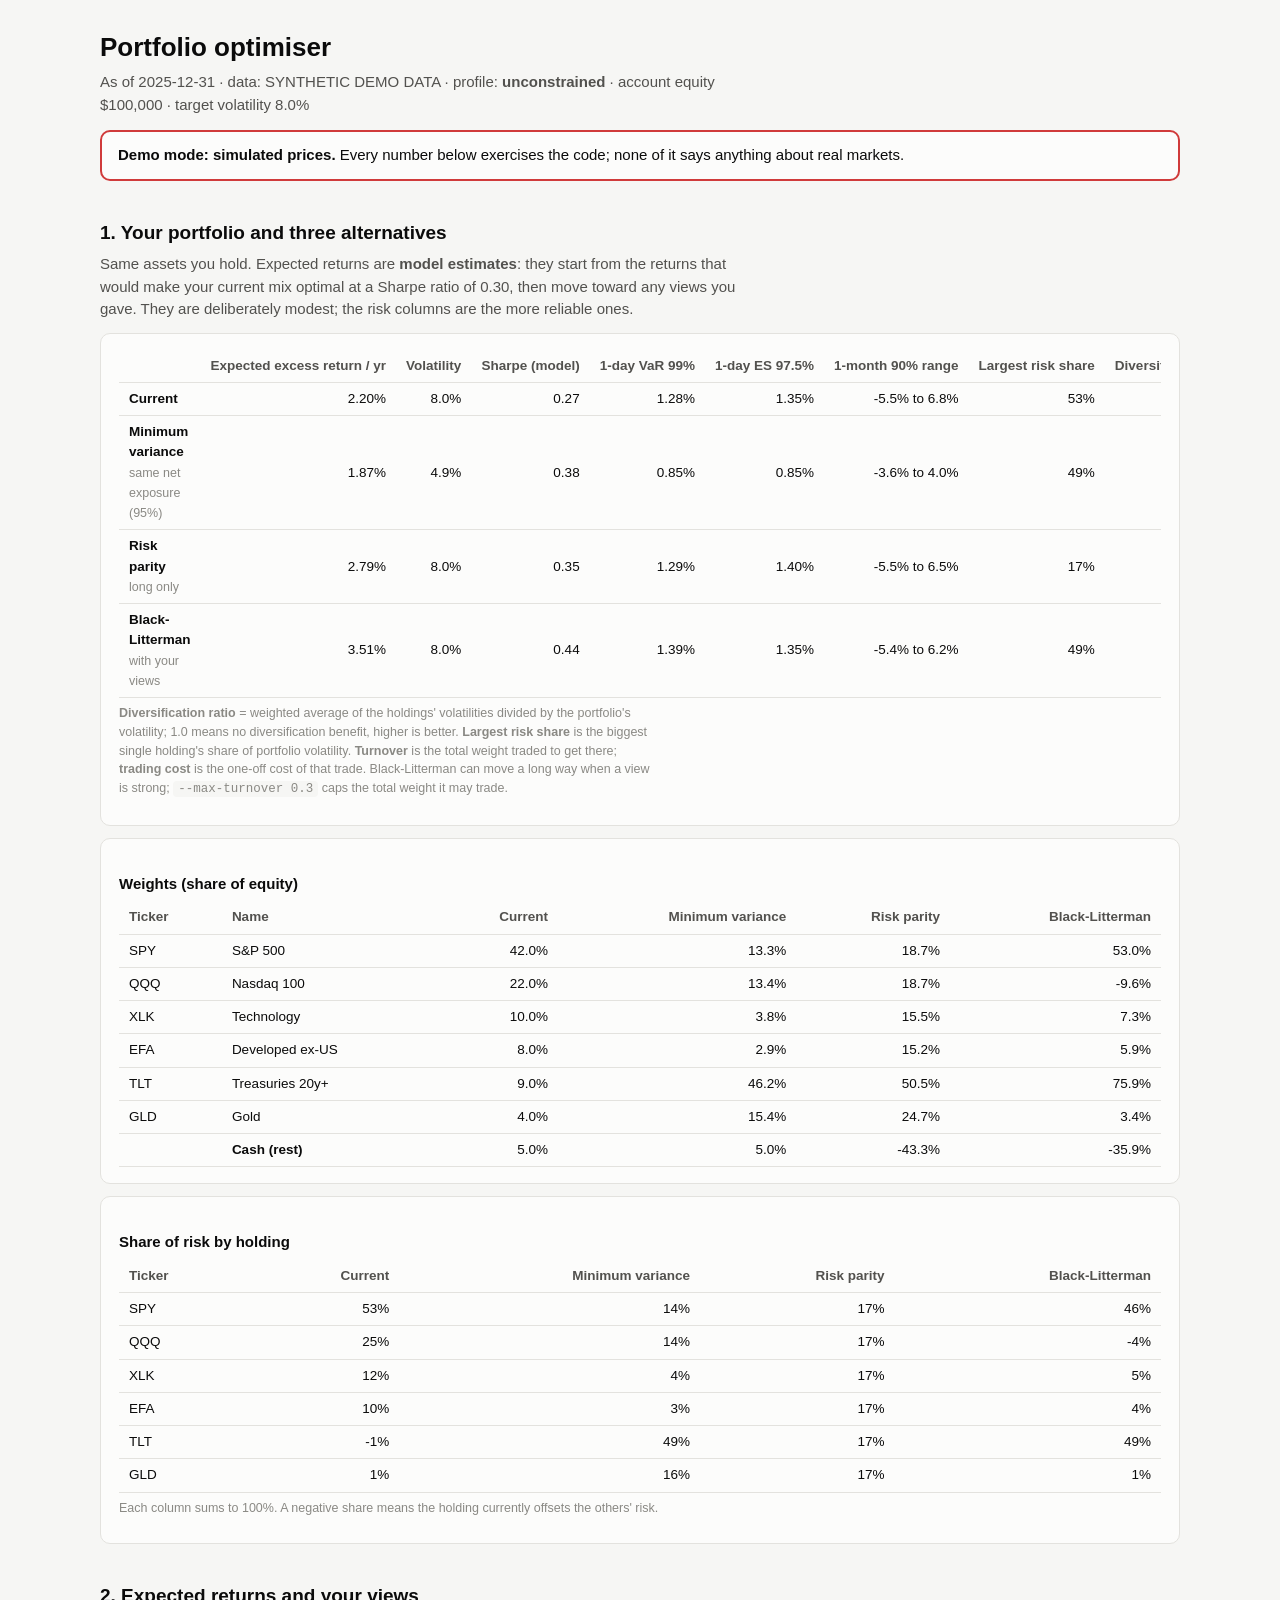
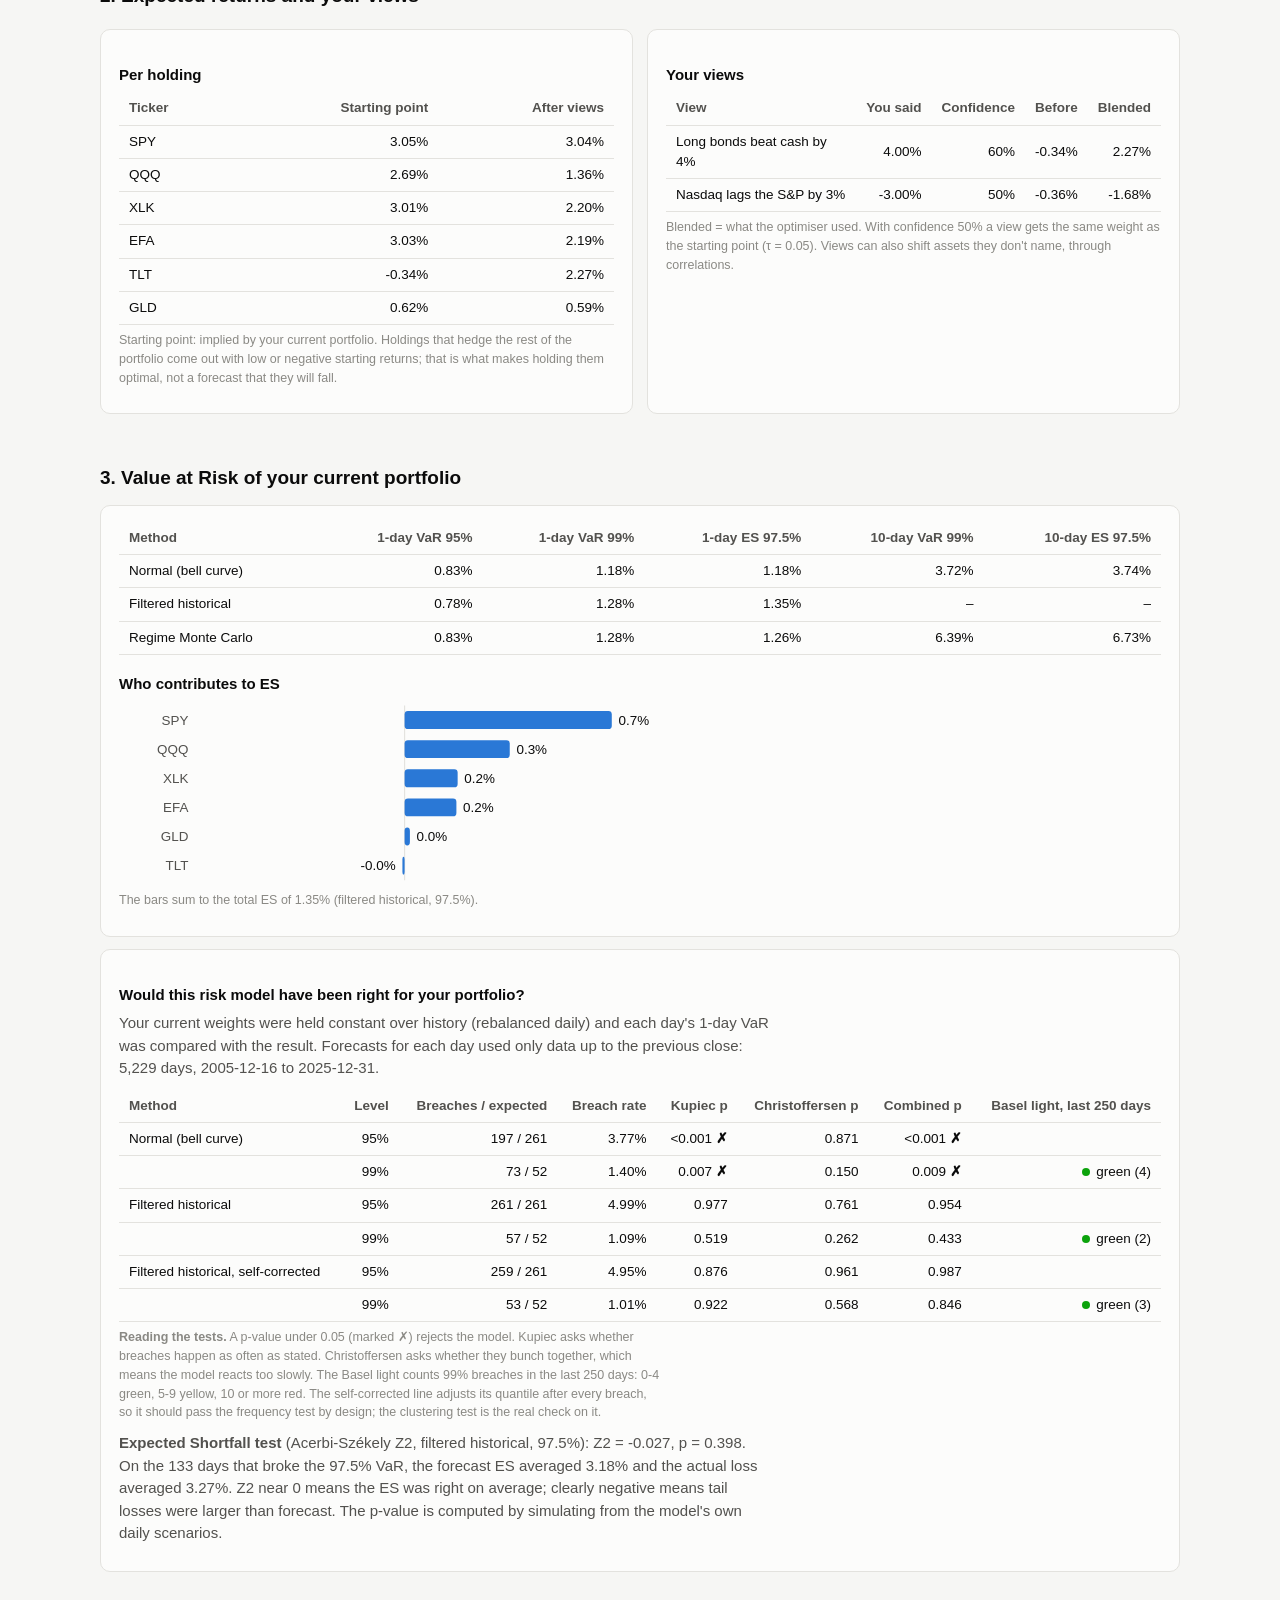
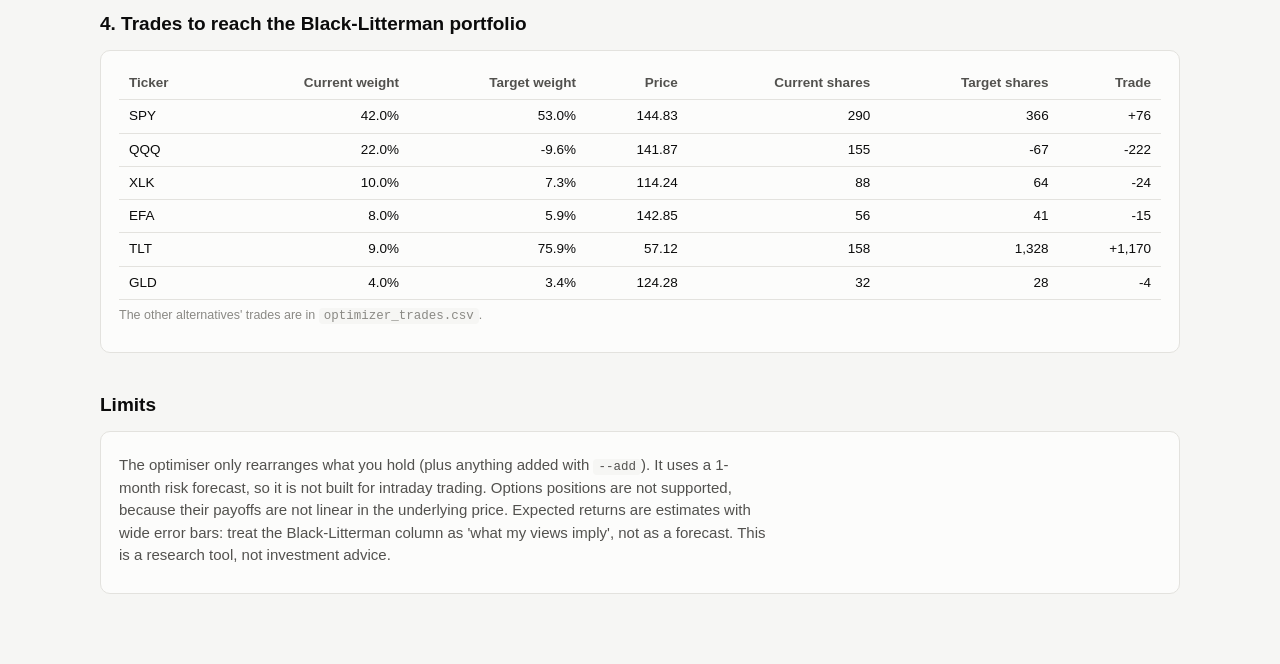
==== podengine/docs/example_optimizer_demo.html @ 02d0f56a "Add files via upload" ====
<!DOCTYPE html><html lang=en><head><meta charset=utf-8><meta name=viewport content='width=device-width,initial-scale=1'><title>Portfolio optimiser 2025-12-31</title><style>
:root{color-scheme:light;--bg:#f6f6f4;--surface:#fcfcfb;--line:#e3e2de;--text:#0b0b0b;--text2:#52514e;--muted:#8a8984;
--s1:#2a78d6;--s2:#eb6834;--s3:#1baf7a;--s4:#eda100;--s5:#e87ba4;--band1:#cde2fb;--band2:#9ec5f4;
--good:#0ca30c;--warn:#fab219;--crit:#d03b3b}
@media (prefers-color-scheme:dark){:root{color-scheme:dark;--bg:#111110;--surface:#1a1a19;--line:#32322f;--text:#f0efec;
--text2:#c3c2b7;--muted:#8a8984;--s1:#3987e5;--s2:#d95926;--s3:#199e70;--s4:#c98500;--s5:#d55181;--band1:#184f95;--band2:#1c5cab}}
*{box-sizing:border-box}body{margin:0;background:var(--bg);color:var(--text);font:15px/1.5 -apple-system,BlinkMacSystemFont,"Segoe UI",Roboto,Helvetica,Arial,sans-serif}
main{max-width:1120px;margin:0 auto;padding:28px 20px 60px}
h1{font-size:26px;margin:0 0 4px}h2{font-size:19px;margin:38px 0 6px}h3{font-size:15px;margin:18px 0 6px}
p{margin:6px 0 10px;color:var(--text2);max-width:78ch}.sub{color:var(--text2);margin:0 0 14px}
.card{background:var(--surface);border:1px solid var(--line);border-radius:10px;padding:16px 18px;margin:12px 0}
.banner{background:var(--surface);border:2px solid var(--crit);border-radius:10px;padding:12px 16px;margin:14px 0;color:var(--text)}
.tiles{display:grid;grid-template-columns:repeat(auto-fit,minmax(165px,1fr));gap:10px;margin:12px 0}
.tile{background:var(--surface);border:1px solid var(--line);border-radius:10px;padding:12px 14px}
.tile .k{font-size:12px;color:var(--text2)}.tile .v{font-size:22px;font-weight:600;margin-top:2px}.tile .n{font-size:12px;color:var(--muted);margin-top:2px}
.scroll{overflow-x:auto}table{border-collapse:collapse;width:100%;font-size:13.5px}
th,td{padding:6px 10px;border-bottom:1px solid var(--line);text-align:right;white-space:nowrap}
th{color:var(--text2);font-weight:600}th:first-child,td:first-child{text-align:left}td.l,th.l{text-align:left;white-space:normal}
.grid2{display:grid;grid-template-columns:repeat(auto-fit,minmax(420px,1fr));gap:14px}
.chart{position:relative;width:100%}.chart svg{display:block;width:100%;height:auto}
.legend{display:flex;flex-wrap:wrap;gap:14px;font-size:12.5px;color:var(--text2);margin:2px 0 6px}
.legend i{display:inline-block;width:14px;height:3px;border-radius:2px;margin-right:6px;vertical-align:middle}
.tip{position:absolute;pointer-events:none;background:var(--surface);border:1px solid var(--line);border-radius:8px;padding:6px 9px;font-size:12px;
box-shadow:0 2px 10px rgba(0,0,0,.12);display:none;white-space:nowrap;z-index:5}
.pill{display:inline-block;border:1px solid var(--line);border-radius:999px;padding:1px 9px;font-size:12px;color:var(--text2)}
.dot{display:inline-block;width:8px;height:8px;border-radius:50%;margin-right:6px}
small,.small{font-size:12.5px;color:var(--muted)}code{font-size:12.5px;background:var(--bg);padding:1px 5px;border-radius:4px}
</style></head><body><main><h1>Portfolio optimiser</h1><p class=sub>As of 2025-12-31 · data: SYNTHETIC DEMO DATA · profile: <b>unconstrained</b> · account equity $100,000 · target volatility 8.0%</p><div class=banner><b>Demo mode: simulated prices.</b> Every number below exercises the code; none of it says anything about real markets.</div><h2>1. Your portfolio and three alternatives</h2><p>Same assets you hold. Expected returns are <b>model estimates</b>: they start from the returns that would make your current mix optimal at a Sharpe ratio of 0.30, then move toward any views you gave. They are deliberately modest; the risk columns are the more reliable ones.</p><div class=card><div class=scroll><table><thead><tr><th class=l></th><th>Expected excess return / yr</th><th>Volatility</th><th>Sharpe (model)</th><th>1-day VaR 99%</th><th>1-day ES 97.5%</th><th>1-month 90% range</th><th>Largest risk share</th><th>Diversification ratio</th><th>Gross</th><th>Net</th><th>Turnover</th><th>Trading cost</th></tr></thead><tbody><tr><td class=l><b>Current</b></td><td>2.20%</td><td>8.0%</td><td>0.27</td><td>1.28%</td><td>1.35%</td><td>-5.5% to 6.8%</td><td>53%</td><td>1.33</td><td>0.95x</td><td>+0.95x</td><td>0%</td><td>0.00%</td></tr><tr><td class=l><b>Minimum variance</b><br><span class=small>same net exposure (95%)</span></td><td>1.87%</td><td>4.9%</td><td>0.38</td><td>0.85%</td><td>0.85%</td><td>-3.6% to 4.0%</td><td>49%</td><td>1.93</td><td>0.95x</td><td>+0.95x</td><td>97%</td><td>0.03%</td></tr><tr><td class=l><b>Risk parity</b><br><span class=small>long only</span></td><td>2.79%</td><td>8.0%</td><td>0.35</td><td>1.29%</td><td>1.40%</td><td>-5.5% to 6.5%</td><td>17%</td><td>1.91</td><td>1.43x</td><td>+1.43x</td><td>101%</td><td>0.03%</td></tr><tr><td class=l><b>Black-Litterman</b><br><span class=small>with your views</span></td><td>3.51%</td><td>8.0%</td><td>0.44</td><td>1.39%</td><td>1.35%</td><td>-5.4% to 6.2%</td><td>49%</td><td>1.91</td><td>1.55x</td><td>+1.36x</td><td>115%</td><td>0.03%</td></tr></tbody></table></div><p class=small><b>Diversification ratio</b> = weighted average of the holdings' volatilities divided by the portfolio's volatility; 1.0 means no diversification benefit, higher is better. <b>Largest risk share</b> is the biggest single holding's share of portfolio volatility. <b>Turnover</b> is the total weight traded to get there; <b>trading cost</b> is the one-off cost of that trade. Black-Litterman can move a long way when a view is strong; <code>--max-turnover 0.3</code> caps the total weight it may trade.</p></div><div class=card><h3>Weights (share of equity)</h3><div class=scroll><table><thead><tr><th>Ticker</th><th class=l>Name</th><th>Current</th><th>Minimum variance</th><th>Risk parity</th><th>Black-Litterman</th></tr></thead><tbody><tr><td>SPY</td><td class=l>S&amp;P 500</td><td>42.0%</td><td>13.3%</td><td>18.7%</td><td>53.0%</td></tr><tr><td>QQQ</td><td class=l>Nasdaq 100</td><td>22.0%</td><td>13.4%</td><td>18.7%</td><td>-9.6%</td></tr><tr><td>XLK</td><td class=l>Technology</td><td>10.0%</td><td>3.8%</td><td>15.5%</td><td>7.3%</td></tr><tr><td>EFA</td><td class=l>Developed ex-US</td><td>8.0%</td><td>2.9%</td><td>15.2%</td><td>5.9%</td></tr><tr><td>TLT</td><td class=l>Treasuries 20y+</td><td>9.0%</td><td>46.2%</td><td>50.5%</td><td>75.9%</td></tr><tr><td>GLD</td><td class=l>Gold</td><td>4.0%</td><td>15.4%</td><td>24.7%</td><td>3.4%</td></tr><tr><td></td><td class=l><b>Cash (rest)</b></td><td>5.0%</td><td>5.0%</td><td>-43.3%</td><td>-35.9%</td></tr></tbody></table></div></div><div class=card><h3>Share of risk by holding</h3><div class=scroll><table><thead><tr><th>Ticker</th><th>Current</th><th>Minimum variance</th><th>Risk parity</th><th>Black-Litterman</th></tr></thead><tbody><tr><td>SPY</td><td>53%</td><td>14%</td><td>17%</td><td>46%</td></tr><tr><td>QQQ</td><td>25%</td><td>14%</td><td>17%</td><td>-4%</td></tr><tr><td>XLK</td><td>12%</td><td>4%</td><td>17%</td><td>5%</td></tr><tr><td>EFA</td><td>10%</td><td>3%</td><td>17%</td><td>4%</td></tr><tr><td>TLT</td><td>-1%</td><td>49%</td><td>17%</td><td>49%</td></tr><tr><td>GLD</td><td>1%</td><td>16%</td><td>17%</td><td>1%</td></tr></tbody></table></div><p class=small>Each column sums to 100%. A negative share means the holding currently offsets the others' risk.</p></div><h2>2. Expected returns and your views</h2><div class=grid2><div class=card><h3>Per holding</h3><div class=scroll><table><thead><tr><th>Ticker</th><th>Starting point</th><th>After views</th></tr></thead><tbody><tr><td>SPY</td><td>3.05%</td><td>3.04%</td></tr><tr><td>QQQ</td><td>2.69%</td><td>1.36%</td></tr><tr><td>XLK</td><td>3.01%</td><td>2.20%</td></tr><tr><td>EFA</td><td>3.03%</td><td>2.19%</td></tr><tr><td>TLT</td><td>-0.34%</td><td>2.27%</td></tr><tr><td>GLD</td><td>0.62%</td><td>0.59%</td></tr></tbody></table></div><p class=small>Starting point: implied by your current portfolio. Holdings that hedge the rest of the portfolio come out with low or negative starting returns; that is what makes holding them optimal, not a forecast that they will fall.</p></div><div class=card><h3>Your views</h3><div class=scroll><table><thead><tr><th class=l>View</th><th>You said</th><th>Confidence</th><th>Before</th><th>Blended</th></tr></thead><tbody><tr><td class=l>Long bonds beat cash by 4%</td><td>4.00%</td><td>60%</td><td>-0.34%</td><td>2.27%</td></tr><tr><td class=l>Nasdaq lags the S&amp;P by 3%</td><td>-3.00%</td><td>50%</td><td>-0.36%</td><td>-1.68%</td></tr></tbody></table></div><p class=small>Blended = what the optimiser used. With confidence 50% a view gets the same weight as the starting point (τ = 0.05). Views can also shift assets they don't name, through correlations.</p></div></div><h2>3. Value at Risk of your current portfolio</h2><div class=card><div class=scroll><table><thead><tr><th>Method</th><th>1-day VaR 95%</th><th>1-day VaR 99%</th><th>1-day ES 97.5%</th><th>10-day VaR 99%</th><th>10-day ES 97.5%</th></tr></thead><tbody><tr><td>Normal (bell curve)</td><td>0.83%</td><td>1.18%</td><td>1.18%</td><td>3.72%</td><td>3.74%</td></tr><tr><td>Filtered historical</td><td>0.78%</td><td>1.28%</td><td>1.35%</td><td>–</td><td>–</td></tr><tr><td>Regime Monte Carlo</td><td>0.83%</td><td>1.28%</td><td>1.26%</td><td>6.39%</td><td>6.73%</td></tr></tbody></table></div><h3>Who contributes to ES</h3><div class=chart id=c_oces></div><p class=small>The bars sum to the total ES of 1.35% (filtered historical, 97.5%).</p></div><div class=card><h3>Would this risk model have been right for your portfolio?</h3><p>Your current weights were held constant over history (rebalanced daily) and each day's 1-day VaR was compared with the result. Forecasts for each day used only data up to the previous close: 5,229 days, 2005-12-16 to 2025-12-31.</p><div class=scroll><table><thead><tr><th>Method</th><th>Level</th><th>Breaches / expected</th><th>Breach rate</th><th>Kupiec p</th><th>Christoffersen p</th><th>Combined p</th><th>Basel light, last 250 days</th></tr></thead><tbody><tr><td>Normal (bell curve)</td><td>95%</td><td>197 / 261</td><td>3.77%</td><td><0.001 <b>✗</b></td><td>0.871</td><td><0.001 <b>✗</b></td><td></td></tr><tr><td></td><td>99%</td><td>73 / 52</td><td>1.40%</td><td>0.007 <b>✗</b></td><td>0.150</td><td>0.009 <b>✗</b></td><td><span class=dot style='background:var(--good)'></span>green (4)</td></tr><tr><td>Filtered historical</td><td>95%</td><td>261 / 261</td><td>4.99%</td><td>0.977</td><td>0.761</td><td>0.954</td><td></td></tr><tr><td></td><td>99%</td><td>57 / 52</td><td>1.09%</td><td>0.519</td><td>0.262</td><td>0.433</td><td><span class=dot style='background:var(--good)'></span>green (2)</td></tr><tr><td>Filtered historical, self-corrected</td><td>95%</td><td>259 / 261</td><td>4.95%</td><td>0.876</td><td>0.961</td><td>0.987</td><td></td></tr><tr><td></td><td>99%</td><td>53 / 52</td><td>1.01%</td><td>0.922</td><td>0.568</td><td>0.846</td><td><span class=dot style='background:var(--good)'></span>green (3)</td></tr></tbody></table></div><p class=small><b>Reading the tests.</b> A p-value under 0.05 (marked ✗) rejects the model. Kupiec asks whether breaches happen as often as stated. Christoffersen asks whether they bunch together, which means the model reacts too slowly. The Basel light counts 99% breaches in the last 250 days: 0-4 green, 5-9 yellow, 10 or more red. The self-corrected line adjusts its quantile after every breach, so it should pass the frequency test by design; the clustering test is the real check on it.</p><p><b>Expected Shortfall test</b> (Acerbi-Székely Z2, filtered historical, 97.5%): Z2 = -0.027, p = 0.398. On the 133 days that broke the 97.5% VaR, the forecast ES averaged 3.18% and the actual loss averaged 3.27%. Z2 near 0 means the ES was right on average; clearly negative means tail losses were larger than forecast. The p-value is computed by simulating from the model's own daily scenarios.</p></div><h2>4. Trades to reach the Black-Litterman portfolio</h2><div class=card><div class=scroll><table><thead><tr><th>Ticker</th><th>Current weight</th><th>Target weight</th><th>Price</th><th>Current shares</th><th>Target shares</th><th>Trade</th></tr></thead><tbody><tr><td>SPY</td><td>42.0%</td><td>53.0%</td><td>144.83</td><td>290</td><td>366</td><td>+76</td></tr><tr><td>QQQ</td><td>22.0%</td><td>-9.6%</td><td>141.87</td><td>155</td><td>-67</td><td>-222</td></tr><tr><td>XLK</td><td>10.0%</td><td>7.3%</td><td>114.24</td><td>88</td><td>64</td><td>-24</td></tr><tr><td>EFA</td><td>8.0%</td><td>5.9%</td><td>142.85</td><td>56</td><td>41</td><td>-15</td></tr><tr><td>TLT</td><td>9.0%</td><td>75.9%</td><td>57.12</td><td>158</td><td>1,328</td><td>+1,170</td></tr><tr><td>GLD</td><td>4.0%</td><td>3.4%</td><td>124.28</td><td>32</td><td>28</td><td>-4</td></tr></tbody></table></div><p class=small>The other alternatives' trades are in <code>optimizer_trades.csv</code>.</p></div><h2>Limits</h2><div class=card><p>The optimiser only rearranges what you hold (plus anything added with <code>--add</code>). It uses a 1-month risk forecast, so it is not built for intraday trading. Options positions are not supported, because their payoffs are not linear in the underlying price. Expected returns are estimates with wide error bars: treat the Black-Litterman column as 'what my views imply', not as a forecast. This is a research tool, not investment advice.</p></div></main><script>
const NS='http://www.w3.org/2000/svg';
function el(t,a,p){const e=document.createElementNS(NS,t);for(const k in a)e.setAttribute(k,a[k]);if(p)p.appendChild(e);return e}
function fmt(v,f){if(v==null||isNaN(v))return '–';if(f==='pct')return (v*100).toFixed(1)+'%';if(f==='mult')return v.toFixed(2)+'x';return v.toFixed(2)}
function ticks(lo,hi,n){const st=Math.pow(10,Math.floor(Math.log10((hi-lo)/n)));const e=(hi-lo)/n/st;const s=st*(e>5?10:e>2?5:e>1?2:1);const o=[];for(let v=Math.ceil(lo/s)*s;v<=hi+1e-9;v+=s)o.push(v);return o}
function lineChart(id,d){const box=document.getElementById(id);if(!box)return;const W=1000,H=d.h||340,m={l:56,r:d.labels===false?16:120,t:10,b:26};
 const svg=el('svg',{viewBox:`0 0 ${W} ${H}`,role:'img'},box);const n=d.x.length;const tr=v=>d.log?Math.log(v):v;
 let lo=Infinity,hi=-Infinity;const all=[...d.series];if(d.bands)d.bands.forEach(b=>{all.push({y:b.lo});all.push({y:b.hi})});
 all.forEach(s=>s.y.forEach(v=>{if(v!=null&&isFinite(v)){lo=Math.min(lo,tr(v));hi=Math.max(hi,tr(v))}}));const pad=(hi-lo)*0.05||1;lo-=pad;hi+=pad;
 const X=i=>m.l+(W-m.l-m.r)*i/(n-1),Y=v=>m.t+(H-m.t-m.b)*(1-(tr(v)-lo)/(hi-lo));
 let tk=d.log?[0.25,0.5,1,2,4,8,16,32,64,128].filter(v=>Math.log(v)>=lo&&Math.log(v)<=hi):ticks(lo,hi,5);
 tk.forEach(v=>{el('line',{x1:m.l,x2:W-m.r,y1:Y(v),y2:Y(v),stroke:'var(--line)','stroke-width':1},svg);
  const t=el('text',{x:m.l-8,y:Y(v)+4,'text-anchor':'end','font-size':12,fill:'var(--muted)'},svg);t.textContent=fmt(v,d.fmt)});
 const step=Math.max(1,Math.floor(n/6));for(let i=0;i<n;i+=step){const t=el('text',{x:X(i),y:H-6,'text-anchor':'middle','font-size':12,fill:'var(--muted)'},svg);t.textContent=d.xshort?d.xshort[i]:d.x[i]}
 if(d.bands)d.bands.forEach(b=>{let p='';b.hi.forEach((v,i)=>p+=(i?'L':'M')+X(i)+' '+Y(v));for(let i=n-1;i>=0;i--)p+='L'+X(i)+' '+Y(b.lo[i]);el('path',{d:p+'Z',fill:b.color,opacity:.75},svg)});
 const ends=[];d.series.forEach(s=>{let p='',pen=false;s.y.forEach((v,i)=>{if(v==null||!isFinite(v)){pen=false;return}p+=(pen?'L':'M')+X(i).toFixed(1)+' '+Y(v).toFixed(1);pen=true});
  el('path',{d:p,fill:'none',stroke:s.color,'stroke-width':2,'stroke-linejoin':'round'},svg);let j=n-1;while(j>0&&(s.y[j]==null))j--;ends.push({name:s.name,y:Y(s.y[j]),color:s.color})});
 if(d.labels!==false&&d.series.length<=5){ends.sort((a,b)=>a.y-b.y);for(let i=1;i<ends.length;i++)if(ends[i].y-ends[i-1].y<15)ends[i].y=ends[i-1].y+15;
  ends.forEach(e=>{el('circle',{cx:W-m.r+7,cy:e.y,r:4,fill:e.color},svg);const t=el('text',{x:W-m.r+15,y:e.y+4,'font-size':12,fill:'var(--text2)'},svg);t.textContent=e.name})}
 const cross=el('line',{y1:m.t,y2:H-m.b,stroke:'var(--muted)','stroke-width':1,visibility:'hidden'},svg);const tip=document.createElement('div');tip.className='tip';box.appendChild(tip);
 svg.addEventListener('mousemove',ev=>{const r=svg.getBoundingClientRect();const px=(ev.clientX-r.left)/r.width*W;let i=Math.round((px-m.l)/(W-m.l-m.r)*(n-1));i=Math.max(0,Math.min(n-1,i));
  cross.setAttribute('x1',X(i));cross.setAttribute('x2',X(i));cross.setAttribute('visibility','visible');
  let h='<b>'+d.x[i]+'</b>';d.series.forEach(s=>{h+='<br><span class="dot" style="background:'+s.color+'"></span>'+s.name+': '+fmt(s.y[i],d.fmt)});
  if(d.bands)d.bands.forEach(b=>{h+='<br>'+b.name+': '+fmt(b.lo[i],d.fmt)+' to '+fmt(b.hi[i],d.fmt)});
  tip.innerHTML=h;tip.style.display='block';const left=(X(i)/W*r.width);tip.style.left=(left>r.width*0.6?left-tip.offsetWidth-12:left+12)+'px';tip.style.top='10px'});
 svg.addEventListener('mouseleave',()=>{cross.setAttribute('visibility','hidden');tip.style.display='none'})}
function barChart(id,d){const box=document.getElementById(id);if(!box)return;const W=500,rh=26,m={l:d.left||130,r:60,t:4,b:4},H=m.t+m.b+rh*d.labels.length;
 const svg=el('svg',{viewBox:`0 0 ${W} ${H}`,role:'img',style:'max-width:560px'},box);const mx=Math.max(...d.values.map(Math.abs),1e-9),neg=Math.min(...d.values)<0;
 const x0=neg?m.l+(W-m.l-m.r)/2:m.l,sc=(neg?(W-m.l-m.r)/2:(W-m.l-m.r))/mx;el('line',{x1:x0,x2:x0,y1:m.t,y2:H-m.b,stroke:'var(--line)'},svg);
 const tip=document.createElement('div');tip.className='tip';box.appendChild(tip);
 d.labels.forEach((lb,i)=>{const v=d.values[i],y=m.t+i*rh,w=Math.abs(v)*sc;const t=el('text',{x:m.l-8,y:y+rh/2+4,'text-anchor':'end','font-size':12,fill:'var(--text2)'},svg);t.textContent=lb;
  const b=el('rect',{x:v<0?x0-w:x0,y:y+5,width:Math.max(w,1),height:rh-10,rx:3,fill:d.color||'var(--s1)'},svg);
  const tv=el('text',{x:v<0?x0-w-6:x0+w+6,y:y+rh/2+4,'text-anchor':v<0?'end':'start','font-size':12,fill:'var(--text)'},svg);tv.textContent=fmt(v,d.fmt);
  const hit=el('rect',{x:0,y:y,width:W,height:rh,fill:'transparent'},svg);hit.addEventListener('mousemove',()=>{tip.innerHTML='<b>'+lb+'</b>: '+fmt(v,d.fmt);tip.style.display='block';tip.style.left='40%';tip.style.top=(y/H*100)+'%'});
  hit.addEventListener('mouseleave',()=>tip.style.display='none')})}

barChart("c_oces",{"labels": ["SPY", "QQQ", "XLK", "EFA", "GLD", "TLT"], "values": [0.00664, 0.00337, 0.0017, 0.00166, 0.00017, -7e-05], "fmt": "pct", "left": 70});</script></body></html>
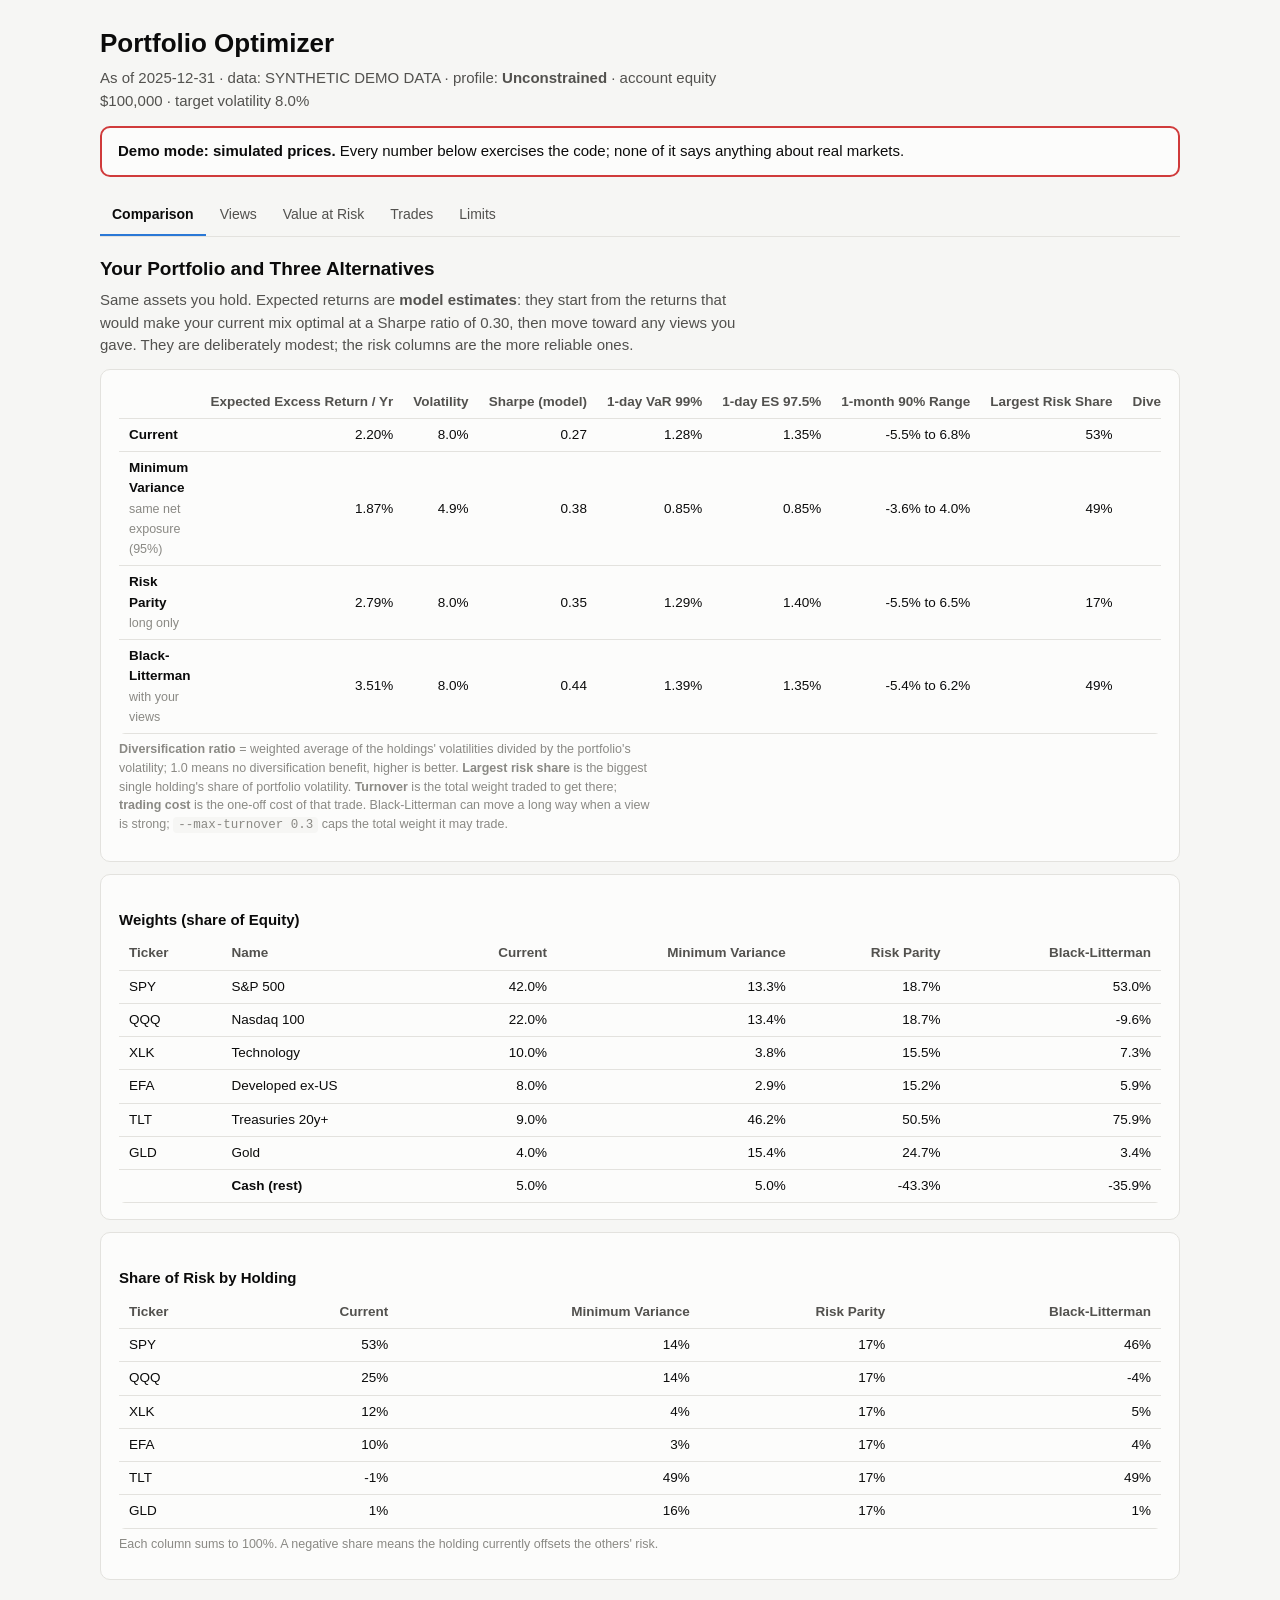
==== commit 64d924f1: "Report sub-tabs and scrollable tables, title-case labels, borderless viewer, static calibration and " ====
--- a/podengine/docs/example_optimizer_demo.html
+++ b/podengine/docs/example_optimizer_demo.html
@@ -5,7 +5,7 @@
 @media (prefers-color-scheme:dark){:root{color-scheme:dark;--bg:#111110;--surface:#1a1a19;--line:#32322f;--text:#f0efec;
 --text2:#c3c2b7;--muted:#8a8984;--s1:#3987e5;--s2:#d95926;--s3:#199e70;--s4:#c98500;--s5:#d55181;--band1:#184f95;--band2:#1c5cab}}
 *{box-sizing:border-box}body{margin:0;background:var(--bg);color:var(--text);font:15px/1.5 -apple-system,BlinkMacSystemFont,"Segoe UI",Roboto,Helvetica,Arial,sans-serif}
-main{max-width:1120px;margin:0 auto;padding:28px 20px 60px}
+main{max-width:1120px;margin:0 auto;padding:24px 20px 60px}
 h1{font-size:26px;margin:0 0 4px}h2{font-size:19px;margin:38px 0 6px}h3{font-size:15px;margin:18px 0 6px}
 p{margin:6px 0 10px;color:var(--text2);max-width:78ch}.sub{color:var(--text2);margin:0 0 14px}
 .card{background:var(--surface);border:1px solid var(--line);border-radius:10px;padding:16px 18px;margin:12px 0}
@@ -13,7 +13,12 @@
 .tiles{display:grid;grid-template-columns:repeat(auto-fit,minmax(165px,1fr));gap:10px;margin:12px 0}
 .tile{background:var(--surface);border:1px solid var(--line);border-radius:10px;padding:12px 14px}
 .tile .k{font-size:12px;color:var(--text2)}.tile .v{font-size:22px;font-weight:600;margin-top:2px}.tile .n{font-size:12px;color:var(--muted);margin-top:2px}
-.scroll{overflow-x:auto}table{border-collapse:collapse;width:100%;font-size:13.5px}
+.scroll{overflow:auto;max-height:440px;border-radius:6px}table{border-collapse:collapse;width:100%;font-size:13.5px}
+thead th{position:sticky;top:0;background:var(--surface);z-index:1}
+.subtabs{display:flex;gap:2px;overflow-x:auto;border-bottom:1px solid var(--line);margin:18px 0 4px;position:sticky;top:0;background:var(--bg);z-index:3}
+.subtab{border:0;background:none;color:var(--text2);font:inherit;font-size:14px;padding:9px 12px;border-bottom:2px solid transparent;cursor:pointer;white-space:nowrap}
+.subtab[aria-selected=true]{color:var(--text);border-bottom-color:var(--s1);font-weight:600}
+.subpanel[hidden]{display:none}.subpanel>h2{margin-top:18px}
 th,td{padding:6px 10px;border-bottom:1px solid var(--line);text-align:right;white-space:nowrap}
 th{color:var(--text2);font-weight:600}th:first-child,td:first-child{text-align:left}td.l,th.l{text-align:left;white-space:normal}
 .grid2{display:grid;grid-template-columns:repeat(auto-fit,minmax(420px,1fr));gap:14px}
@@ -25,7 +30,7 @@
 .pill{display:inline-block;border:1px solid var(--line);border-radius:999px;padding:1px 9px;font-size:12px;color:var(--text2)}
 .dot{display:inline-block;width:8px;height:8px;border-radius:50%;margin-right:6px}
 small,.small{font-size:12.5px;color:var(--muted)}code{font-size:12.5px;background:var(--bg);padding:1px 5px;border-radius:4px}
-</style></head><body><main><h1>Portfolio optimiser</h1><p class=sub>As of 2025-12-31 · data: SYNTHETIC DEMO DATA · profile: <b>unconstrained</b> · account equity $100,000 · target volatility 8.0%</p><div class=banner><b>Demo mode: simulated prices.</b> Every number below exercises the code; none of it says anything about real markets.</div><h2>1. Your portfolio and three alternatives</h2><p>Same assets you hold. Expected returns are <b>model estimates</b>: they start from the returns that would make your current mix optimal at a Sharpe ratio of 0.30, then move toward any views you gave. They are deliberately modest; the risk columns are the more reliable ones.</p><div class=card><div class=scroll><table><thead><tr><th class=l></th><th>Expected excess return / yr</th><th>Volatility</th><th>Sharpe (model)</th><th>1-day VaR 99%</th><th>1-day ES 97.5%</th><th>1-month 90% range</th><th>Largest risk share</th><th>Diversification ratio</th><th>Gross</th><th>Net</th><th>Turnover</th><th>Trading cost</th></tr></thead><tbody><tr><td class=l><b>Current</b></td><td>2.20%</td><td>8.0%</td><td>0.27</td><td>1.28%</td><td>1.35%</td><td>-5.5% to 6.8%</td><td>53%</td><td>1.33</td><td>0.95x</td><td>+0.95x</td><td>0%</td><td>0.00%</td></tr><tr><td class=l><b>Minimum variance</b><br><span class=small>same net exposure (95%)</span></td><td>1.87%</td><td>4.9%</td><td>0.38</td><td>0.85%</td><td>0.85%</td><td>-3.6% to 4.0%</td><td>49%</td><td>1.93</td><td>0.95x</td><td>+0.95x</td><td>97%</td><td>0.03%</td></tr><tr><td class=l><b>Risk parity</b><br><span class=small>long only</span></td><td>2.79%</td><td>8.0%</td><td>0.35</td><td>1.29%</td><td>1.40%</td><td>-5.5% to 6.5%</td><td>17%</td><td>1.91</td><td>1.43x</td><td>+1.43x</td><td>101%</td><td>0.03%</td></tr><tr><td class=l><b>Black-Litterman</b><br><span class=small>with your views</span></td><td>3.51%</td><td>8.0%</td><td>0.44</td><td>1.39%</td><td>1.35%</td><td>-5.4% to 6.2%</td><td>49%</td><td>1.91</td><td>1.55x</td><td>+1.36x</td><td>115%</td><td>0.03%</td></tr></tbody></table></div><p class=small><b>Diversification ratio</b> = weighted average of the holdings' volatilities divided by the portfolio's volatility; 1.0 means no diversification benefit, higher is better. <b>Largest risk share</b> is the biggest single holding's share of portfolio volatility. <b>Turnover</b> is the total weight traded to get there; <b>trading cost</b> is the one-off cost of that trade. Black-Litterman can move a long way when a view is strong; <code>--max-turnover 0.3</code> caps the total weight it may trade.</p></div><div class=card><h3>Weights (share of equity)</h3><div class=scroll><table><thead><tr><th>Ticker</th><th class=l>Name</th><th>Current</th><th>Minimum variance</th><th>Risk parity</th><th>Black-Litterman</th></tr></thead><tbody><tr><td>SPY</td><td class=l>S&amp;P 500</td><td>42.0%</td><td>13.3%</td><td>18.7%</td><td>53.0%</td></tr><tr><td>QQQ</td><td class=l>Nasdaq 100</td><td>22.0%</td><td>13.4%</td><td>18.7%</td><td>-9.6%</td></tr><tr><td>XLK</td><td class=l>Technology</td><td>10.0%</td><td>3.8%</td><td>15.5%</td><td>7.3%</td></tr><tr><td>EFA</td><td class=l>Developed ex-US</td><td>8.0%</td><td>2.9%</td><td>15.2%</td><td>5.9%</td></tr><tr><td>TLT</td><td class=l>Treasuries 20y+</td><td>9.0%</td><td>46.2%</td><td>50.5%</td><td>75.9%</td></tr><tr><td>GLD</td><td class=l>Gold</td><td>4.0%</td><td>15.4%</td><td>24.7%</td><td>3.4%</td></tr><tr><td></td><td class=l><b>Cash (rest)</b></td><td>5.0%</td><td>5.0%</td><td>-43.3%</td><td>-35.9%</td></tr></tbody></table></div></div><div class=card><h3>Share of risk by holding</h3><div class=scroll><table><thead><tr><th>Ticker</th><th>Current</th><th>Minimum variance</th><th>Risk parity</th><th>Black-Litterman</th></tr></thead><tbody><tr><td>SPY</td><td>53%</td><td>14%</td><td>17%</td><td>46%</td></tr><tr><td>QQQ</td><td>25%</td><td>14%</td><td>17%</td><td>-4%</td></tr><tr><td>XLK</td><td>12%</td><td>4%</td><td>17%</td><td>5%</td></tr><tr><td>EFA</td><td>10%</td><td>3%</td><td>17%</td><td>4%</td></tr><tr><td>TLT</td><td>-1%</td><td>49%</td><td>17%</td><td>49%</td></tr><tr><td>GLD</td><td>1%</td><td>16%</td><td>17%</td><td>1%</td></tr></tbody></table></div><p class=small>Each column sums to 100%. A negative share means the holding currently offsets the others' risk.</p></div><h2>2. Expected returns and your views</h2><div class=grid2><div class=card><h3>Per holding</h3><div class=scroll><table><thead><tr><th>Ticker</th><th>Starting point</th><th>After views</th></tr></thead><tbody><tr><td>SPY</td><td>3.05%</td><td>3.04%</td></tr><tr><td>QQQ</td><td>2.69%</td><td>1.36%</td></tr><tr><td>XLK</td><td>3.01%</td><td>2.20%</td></tr><tr><td>EFA</td><td>3.03%</td><td>2.19%</td></tr><tr><td>TLT</td><td>-0.34%</td><td>2.27%</td></tr><tr><td>GLD</td><td>0.62%</td><td>0.59%</td></tr></tbody></table></div><p class=small>Starting point: implied by your current portfolio. Holdings that hedge the rest of the portfolio come out with low or negative starting returns; that is what makes holding them optimal, not a forecast that they will fall.</p></div><div class=card><h3>Your views</h3><div class=scroll><table><thead><tr><th class=l>View</th><th>You said</th><th>Confidence</th><th>Before</th><th>Blended</th></tr></thead><tbody><tr><td class=l>Long bonds beat cash by 4%</td><td>4.00%</td><td>60%</td><td>-0.34%</td><td>2.27%</td></tr><tr><td class=l>Nasdaq lags the S&amp;P by 3%</td><td>-3.00%</td><td>50%</td><td>-0.36%</td><td>-1.68%</td></tr></tbody></table></div><p class=small>Blended = what the optimiser used. With confidence 50% a view gets the same weight as the starting point (τ = 0.05). Views can also shift assets they don't name, through correlations.</p></div></div><h2>3. Value at Risk of your current portfolio</h2><div class=card><div class=scroll><table><thead><tr><th>Method</th><th>1-day VaR 95%</th><th>1-day VaR 99%</th><th>1-day ES 97.5%</th><th>10-day VaR 99%</th><th>10-day ES 97.5%</th></tr></thead><tbody><tr><td>Normal (bell curve)</td><td>0.83%</td><td>1.18%</td><td>1.18%</td><td>3.72%</td><td>3.74%</td></tr><tr><td>Filtered historical</td><td>0.78%</td><td>1.28%</td><td>1.35%</td><td>–</td><td>–</td></tr><tr><td>Regime Monte Carlo</td><td>0.83%</td><td>1.28%</td><td>1.26%</td><td>6.39%</td><td>6.73%</td></tr></tbody></table></div><h3>Who contributes to ES</h3><div class=chart id=c_oces></div><p class=small>The bars sum to the total ES of 1.35% (filtered historical, 97.5%).</p></div><div class=card><h3>Would this risk model have been right for your portfolio?</h3><p>Your current weights were held constant over history (rebalanced daily) and each day's 1-day VaR was compared with the result. Forecasts for each day used only data up to the previous close: 5,229 days, 2005-12-16 to 2025-12-31.</p><div class=scroll><table><thead><tr><th>Method</th><th>Level</th><th>Breaches / expected</th><th>Breach rate</th><th>Kupiec p</th><th>Christoffersen p</th><th>Combined p</th><th>Basel light, last 250 days</th></tr></thead><tbody><tr><td>Normal (bell curve)</td><td>95%</td><td>197 / 261</td><td>3.77%</td><td><0.001 <b>✗</b></td><td>0.871</td><td><0.001 <b>✗</b></td><td></td></tr><tr><td></td><td>99%</td><td>73 / 52</td><td>1.40%</td><td>0.007 <b>✗</b></td><td>0.150</td><td>0.009 <b>✗</b></td><td><span class=dot style='background:var(--good)'></span>green (4)</td></tr><tr><td>Filtered historical</td><td>95%</td><td>261 / 261</td><td>4.99%</td><td>0.977</td><td>0.761</td><td>0.954</td><td></td></tr><tr><td></td><td>99%</td><td>57 / 52</td><td>1.09%</td><td>0.519</td><td>0.262</td><td>0.433</td><td><span class=dot style='background:var(--good)'></span>green (2)</td></tr><tr><td>Filtered historical, self-corrected</td><td>95%</td><td>259 / 261</td><td>4.95%</td><td>0.876</td><td>0.961</td><td>0.987</td><td></td></tr><tr><td></td><td>99%</td><td>53 / 52</td><td>1.01%</td><td>0.922</td><td>0.568</td><td>0.846</td><td><span class=dot style='background:var(--good)'></span>green (3)</td></tr></tbody></table></div><p class=small><b>Reading the tests.</b> A p-value under 0.05 (marked ✗) rejects the model. Kupiec asks whether breaches happen as often as stated. Christoffersen asks whether they bunch together, which means the model reacts too slowly. The Basel light counts 99% breaches in the last 250 days: 0-4 green, 5-9 yellow, 10 or more red. The self-corrected line adjusts its quantile after every breach, so it should pass the frequency test by design; the clustering test is the real check on it.</p><p><b>Expected Shortfall test</b> (Acerbi-Székely Z2, filtered historical, 97.5%): Z2 = -0.027, p = 0.398. On the 133 days that broke the 97.5% VaR, the forecast ES averaged 3.18% and the actual loss averaged 3.27%. Z2 near 0 means the ES was right on average; clearly negative means tail losses were larger than forecast. The p-value is computed by simulating from the model's own daily scenarios.</p></div><h2>4. Trades to reach the Black-Litterman portfolio</h2><div class=card><div class=scroll><table><thead><tr><th>Ticker</th><th>Current weight</th><th>Target weight</th><th>Price</th><th>Current shares</th><th>Target shares</th><th>Trade</th></tr></thead><tbody><tr><td>SPY</td><td>42.0%</td><td>53.0%</td><td>144.83</td><td>290</td><td>366</td><td>+76</td></tr><tr><td>QQQ</td><td>22.0%</td><td>-9.6%</td><td>141.87</td><td>155</td><td>-67</td><td>-222</td></tr><tr><td>XLK</td><td>10.0%</td><td>7.3%</td><td>114.24</td><td>88</td><td>64</td><td>-24</td></tr><tr><td>EFA</td><td>8.0%</td><td>5.9%</td><td>142.85</td><td>56</td><td>41</td><td>-15</td></tr><tr><td>TLT</td><td>9.0%</td><td>75.9%</td><td>57.12</td><td>158</td><td>1,328</td><td>+1,170</td></tr><tr><td>GLD</td><td>4.0%</td><td>3.4%</td><td>124.28</td><td>32</td><td>28</td><td>-4</td></tr></tbody></table></div><p class=small>The other alternatives' trades are in <code>optimizer_trades.csv</code>.</p></div><h2>Limits</h2><div class=card><p>The optimiser only rearranges what you hold (plus anything added with <code>--add</code>). It uses a 1-month risk forecast, so it is not built for intraday trading. Options positions are not supported, because their payoffs are not linear in the underlying price. Expected returns are estimates with wide error bars: treat the Black-Litterman column as 'what my views imply', not as a forecast. This is a research tool, not investment advice.</p></div></main><script>
+</style></head><body><main><h1>Portfolio Optimizer</h1><p class=sub>As of 2025-12-31 · data: SYNTHETIC DEMO DATA · profile: <b>Unconstrained</b> · account equity $100,000 · target volatility 8.0%</p><div class=banner><b>Demo mode: simulated prices.</b> Every number below exercises the code; none of it says anything about real markets.</div><nav class=subtabs role=tablist><button class=subtab role=tab aria-selected=true data-tab=t0><span class=pv-tablabel>Comparison</span></button><button class=subtab role=tab aria-selected=false data-tab=t1><span class=pv-tablabel>Views</span></button><button class=subtab role=tab aria-selected=false data-tab=t2><span class=pv-tablabel>Value at Risk</span></button><button class=subtab role=tab aria-selected=false data-tab=t3><span class=pv-tablabel>Trades</span></button><button class=subtab role=tab aria-selected=false data-tab=t4><span class=pv-tablabel>Limits</span></button></nav><section class=subpanel id=t0><h2>Your Portfolio and Three Alternatives</h2><p>Same assets you hold. Expected returns are <b>model estimates</b>: they start from the returns that would make your current mix optimal at a Sharpe ratio of 0.30, then move toward any views you gave. They are deliberately modest; the risk columns are the more reliable ones.</p><div class=card><div class=scroll><table><thead><tr><th class=l></th><th>Expected Excess Return / Yr</th><th>Volatility</th><th>Sharpe (model)</th><th>1-day VaR 99%</th><th>1-day ES 97.5%</th><th>1-month 90% Range</th><th>Largest Risk Share</th><th>Diversification Ratio</th><th>Gross</th><th>Net</th><th>Turnover</th><th>Trading Cost</th></tr></thead><tbody><tr><td class=l><b>Current</b></td><td>2.20%</td><td>8.0%</td><td>0.27</td><td>1.28%</td><td>1.35%</td><td>-5.5% to 6.8%</td><td>53%</td><td>1.33</td><td>0.95x</td><td>+0.95x</td><td>0%</td><td>0.00%</td></tr><tr><td class=l><b>Minimum Variance</b><br><span class=small>same net exposure (95%)</span></td><td>1.87%</td><td>4.9%</td><td>0.38</td><td>0.85%</td><td>0.85%</td><td>-3.6% to 4.0%</td><td>49%</td><td>1.93</td><td>0.95x</td><td>+0.95x</td><td>97%</td><td>0.03%</td></tr><tr><td class=l><b>Risk Parity</b><br><span class=small>long only</span></td><td>2.79%</td><td>8.0%</td><td>0.35</td><td>1.29%</td><td>1.40%</td><td>-5.5% to 6.5%</td><td>17%</td><td>1.91</td><td>1.43x</td><td>+1.43x</td><td>101%</td><td>0.03%</td></tr><tr><td class=l><b>Black-Litterman</b><br><span class=small>with your views</span></td><td>3.51%</td><td>8.0%</td><td>0.44</td><td>1.39%</td><td>1.35%</td><td>-5.4% to 6.2%</td><td>49%</td><td>1.91</td><td>1.55x</td><td>+1.36x</td><td>115%</td><td>0.03%</td></tr></tbody></table></div><p class=small><b>Diversification ratio</b> = weighted average of the holdings' volatilities divided by the portfolio's volatility; 1.0 means no diversification benefit, higher is better. <b>Largest risk share</b> is the biggest single holding's share of portfolio volatility. <b>Turnover</b> is the total weight traded to get there; <b>trading cost</b> is the one-off cost of that trade. Black-Litterman can move a long way when a view is strong; <code>--max-turnover 0.3</code> caps the total weight it may trade.</p></div><div class=card><h3>Weights (share of Equity)</h3><div class=scroll><table><thead><tr><th>Ticker</th><th class=l>Name</th><th>Current</th><th>Minimum Variance</th><th>Risk Parity</th><th>Black-Litterman</th></tr></thead><tbody><tr><td>SPY</td><td class=l>S&amp;P 500</td><td>42.0%</td><td>13.3%</td><td>18.7%</td><td>53.0%</td></tr><tr><td>QQQ</td><td class=l>Nasdaq 100</td><td>22.0%</td><td>13.4%</td><td>18.7%</td><td>-9.6%</td></tr><tr><td>XLK</td><td class=l>Technology</td><td>10.0%</td><td>3.8%</td><td>15.5%</td><td>7.3%</td></tr><tr><td>EFA</td><td class=l>Developed ex-US</td><td>8.0%</td><td>2.9%</td><td>15.2%</td><td>5.9%</td></tr><tr><td>TLT</td><td class=l>Treasuries 20y+</td><td>9.0%</td><td>46.2%</td><td>50.5%</td><td>75.9%</td></tr><tr><td>GLD</td><td class=l>Gold</td><td>4.0%</td><td>15.4%</td><td>24.7%</td><td>3.4%</td></tr><tr><td></td><td class=l><b>Cash (rest)</b></td><td>5.0%</td><td>5.0%</td><td>-43.3%</td><td>-35.9%</td></tr></tbody></table></div></div><div class=card><h3>Share of Risk by Holding</h3><div class=scroll><table><thead><tr><th>Ticker</th><th>Current</th><th>Minimum Variance</th><th>Risk Parity</th><th>Black-Litterman</th></tr></thead><tbody><tr><td>SPY</td><td>53%</td><td>14%</td><td>17%</td><td>46%</td></tr><tr><td>QQQ</td><td>25%</td><td>14%</td><td>17%</td><td>-4%</td></tr><tr><td>XLK</td><td>12%</td><td>4%</td><td>17%</td><td>5%</td></tr><tr><td>EFA</td><td>10%</td><td>3%</td><td>17%</td><td>4%</td></tr><tr><td>TLT</td><td>-1%</td><td>49%</td><td>17%</td><td>49%</td></tr><tr><td>GLD</td><td>1%</td><td>16%</td><td>17%</td><td>1%</td></tr></tbody></table></div><p class=small>Each column sums to 100%. A negative share means the holding currently offsets the others' risk.</p></div></section><section class=subpanel id=t1 hidden><h2>Expected Returns and Your Views</h2><div class=grid2><div class=card><h3>Per Holding</h3><div class=scroll><table><thead><tr><th>Ticker</th><th>Starting Point</th><th>After Views</th></tr></thead><tbody><tr><td>SPY</td><td>3.05%</td><td>3.04%</td></tr><tr><td>QQQ</td><td>2.69%</td><td>1.36%</td></tr><tr><td>XLK</td><td>3.01%</td><td>2.20%</td></tr><tr><td>EFA</td><td>3.03%</td><td>2.19%</td></tr><tr><td>TLT</td><td>-0.34%</td><td>2.27%</td></tr><tr><td>GLD</td><td>0.62%</td><td>0.59%</td></tr></tbody></table></div><p class=small>Starting point: implied by your current portfolio. Holdings that hedge the rest of the portfolio come out with low or negative starting returns; that is what makes holding them optimal, not a forecast that they will fall.</p></div><div class=card><h3>Your Views</h3><div class=scroll><table><thead><tr><th class=l>View</th><th>You Said</th><th>Confidence</th><th>Before</th><th>Blended</th></tr></thead><tbody><tr><td class=l>Long bonds beat cash by 4%</td><td>4.00%</td><td>60%</td><td>-0.34%</td><td>2.27%</td></tr><tr><td class=l>Nasdaq lags the S&amp;P by 3%</td><td>-3.00%</td><td>50%</td><td>-0.36%</td><td>-1.68%</td></tr></tbody></table></div><p class=small>Blended = what the optimiser used. With confidence 50% a view gets the same weight as the starting point (τ = 0.05). Views can also shift assets they don't name, through correlations.</p></div></div></section><section class=subpanel id=t2 hidden><h2>Value at Risk of Your Current Portfolio</h2><div class=card><div class=scroll><table><thead><tr><th>Method</th><th>1-day VaR 95%</th><th>1-day VaR 99%</th><th>1-day ES 97.5%</th><th>10-day VaR 99%</th><th>10-day ES 97.5%</th></tr></thead><tbody><tr><td>Normal (bell curve)</td><td>0.83%</td><td>1.18%</td><td>1.18%</td><td>3.72%</td><td>3.74%</td></tr><tr><td>Filtered historical</td><td>0.78%</td><td>1.28%</td><td>1.35%</td><td>–</td><td>–</td></tr><tr><td>Regime Monte Carlo</td><td>0.83%</td><td>1.28%</td><td>1.26%</td><td>6.39%</td><td>6.73%</td></tr></tbody></table></div><h3>Who Contributes to ES</h3><div class=chart id=c_oces></div><p class=small>The bars sum to the total ES of 1.35% (filtered historical, 97.5%).</p></div><div class=card><h3>Would This Risk Model Have Been Right for Your Portfolio?</h3><p>Your current weights were held constant over history (rebalanced daily) and each day's 1-day VaR was compared with the result. Forecasts for each day used only data up to the previous close: 5,229 days, 2005-12-16 to 2025-12-31.</p><div class=scroll><table><thead><tr><th>Method</th><th>Level</th><th>Breaches / Expected</th><th>Breach Rate</th><th>Kupiec P</th><th>Christoffersen P</th><th>Combined P</th><th>Basel Light, Last 250 Days</th></tr></thead><tbody><tr><td>Normal (bell curve)</td><td>95%</td><td>197 / 261</td><td>3.77%</td><td><0.001 <b>✗</b></td><td>0.871</td><td><0.001 <b>✗</b></td><td></td></tr><tr><td></td><td>99%</td><td>73 / 52</td><td>1.40%</td><td>0.007 <b>✗</b></td><td>0.150</td><td>0.009 <b>✗</b></td><td><span class=dot style='background:var(--good)'></span>green (4)</td></tr><tr><td>Filtered historical</td><td>95%</td><td>261 / 261</td><td>4.99%</td><td>0.977</td><td>0.761</td><td>0.954</td><td></td></tr><tr><td></td><td>99%</td><td>57 / 52</td><td>1.09%</td><td>0.519</td><td>0.262</td><td>0.433</td><td><span class=dot style='background:var(--good)'></span>green (2)</td></tr><tr><td>Filtered historical, self-corrected</td><td>95%</td><td>259 / 261</td><td>4.95%</td><td>0.876</td><td>0.961</td><td>0.987</td><td></td></tr><tr><td></td><td>99%</td><td>53 / 52</td><td>1.01%</td><td>0.922</td><td>0.568</td><td>0.846</td><td><span class=dot style='background:var(--good)'></span>green (3)</td></tr></tbody></table></div><p class=small><b>Reading the tests.</b> A p-value under 0.05 (marked ✗) rejects the model. Kupiec asks whether breaches happen as often as stated. Christoffersen asks whether they bunch together, which means the model reacts too slowly. The Basel light counts 99% breaches in the last 250 days: 0-4 green, 5-9 yellow, 10 or more red. The self-corrected line adjusts its quantile after every breach, so it should pass the frequency test by design; the clustering test is the real check on it.</p><p><b>Expected Shortfall test</b> (Acerbi-Székely Z2, filtered historical, 97.5%): Z2 = -0.027, p = 0.398. On the 133 days that broke the 97.5% VaR, the forecast ES averaged 3.18% and the actual loss averaged 3.27%. Z2 near 0 means the ES was right on average; clearly negative means tail losses were larger than forecast. The p-value is computed by simulating from the model's own daily scenarios.</p></div></section><section class=subpanel id=t3 hidden><h2>Trades to Reach the Black-Litterman Portfolio</h2><div class=card><div class=scroll><table><thead><tr><th>Ticker</th><th>Current Weight</th><th>Target Weight</th><th>Price</th><th>Current Shares</th><th>Target Shares</th><th>Trade</th></tr></thead><tbody><tr><td>SPY</td><td>42.0%</td><td>53.0%</td><td>144.83</td><td>290</td><td>366</td><td>+76</td></tr><tr><td>QQQ</td><td>22.0%</td><td>-9.6%</td><td>141.87</td><td>155</td><td>-67</td><td>-222</td></tr><tr><td>XLK</td><td>10.0%</td><td>7.3%</td><td>114.24</td><td>88</td><td>64</td><td>-24</td></tr><tr><td>EFA</td><td>8.0%</td><td>5.9%</td><td>142.85</td><td>56</td><td>41</td><td>-15</td></tr><tr><td>TLT</td><td>9.0%</td><td>75.9%</td><td>57.12</td><td>158</td><td>1,328</td><td>+1,170</td></tr><tr><td>GLD</td><td>4.0%</td><td>3.4%</td><td>124.28</td><td>32</td><td>28</td><td>-4</td></tr></tbody></table></div><p class=small>The other alternatives' trades are in <code>optimizer_trades.csv</code>.</p></div></section><section class=subpanel id=t4 hidden><h2>Limits</h2><div class=card><p>The optimiser only rearranges what you hold (plus anything added with <code>--add</code>). It uses a 1-month risk forecast, so it is not built for intraday trading. Options positions are not supported, because their payoffs are not linear in the underlying price. Expected returns are estimates with wide error bars: treat the Black-Litterman column as 'what my views imply', not as a forecast. This is a research tool, not investment advice.</p></div></section></main><script>
 const NS='http://www.w3.org/2000/svg';
 function el(t,a,p){const e=document.createElementNS(NS,t);for(const k in a)e.setAttribute(k,a[k]);if(p)p.appendChild(e);return e}
 function fmt(v,f){if(v==null||isNaN(v))return '–';if(f==='pct')return (v*100).toFixed(1)+'%';if(f==='mult')return v.toFixed(2)+'x';return v.toFixed(2)}
@@ -51,6 +56,9 @@
   if(d.bands)d.bands.forEach(b=>{h+='<br>'+b.name+': '+fmt(b.lo[i],d.fmt)+' to '+fmt(b.hi[i],d.fmt)});
   tip.innerHTML=h;tip.style.display='block';const left=(X(i)/W*r.width);tip.style.left=(left>r.width*0.6?left-tip.offsetWidth-12:left+12)+'px';tip.style.top='10px'});
  svg.addEventListener('mouseleave',()=>{cross.setAttribute('visibility','hidden');tip.style.display='none'})}
+document.addEventListener("click",e=>{const b=e.target.closest(".subtab");if(!b)return;
+ document.querySelectorAll(".subtab").forEach(x=>x.setAttribute("aria-selected",x===b?"true":"false"));
+ document.querySelectorAll(".subpanel").forEach(p=>p.hidden=p.id!==b.dataset.tab);window.scrollTo(0,0)});
 function barChart(id,d){const box=document.getElementById(id);if(!box)return;const W=500,rh=26,m={l:d.left||130,r:60,t:4,b:4},H=m.t+m.b+rh*d.labels.length;
  const svg=el('svg',{viewBox:`0 0 ${W} ${H}`,role:'img',style:'max-width:560px'},box);const mx=Math.max(...d.values.map(Math.abs),1e-9),neg=Math.min(...d.values)<0;
  const x0=neg?m.l+(W-m.l-m.r)/2:m.l,sc=(neg?(W-m.l-m.r)/2:(W-m.l-m.r))/mx;el('line',{x1:x0,x2:x0,y1:m.t,y2:H-m.b,stroke:'var(--line)'},svg);
